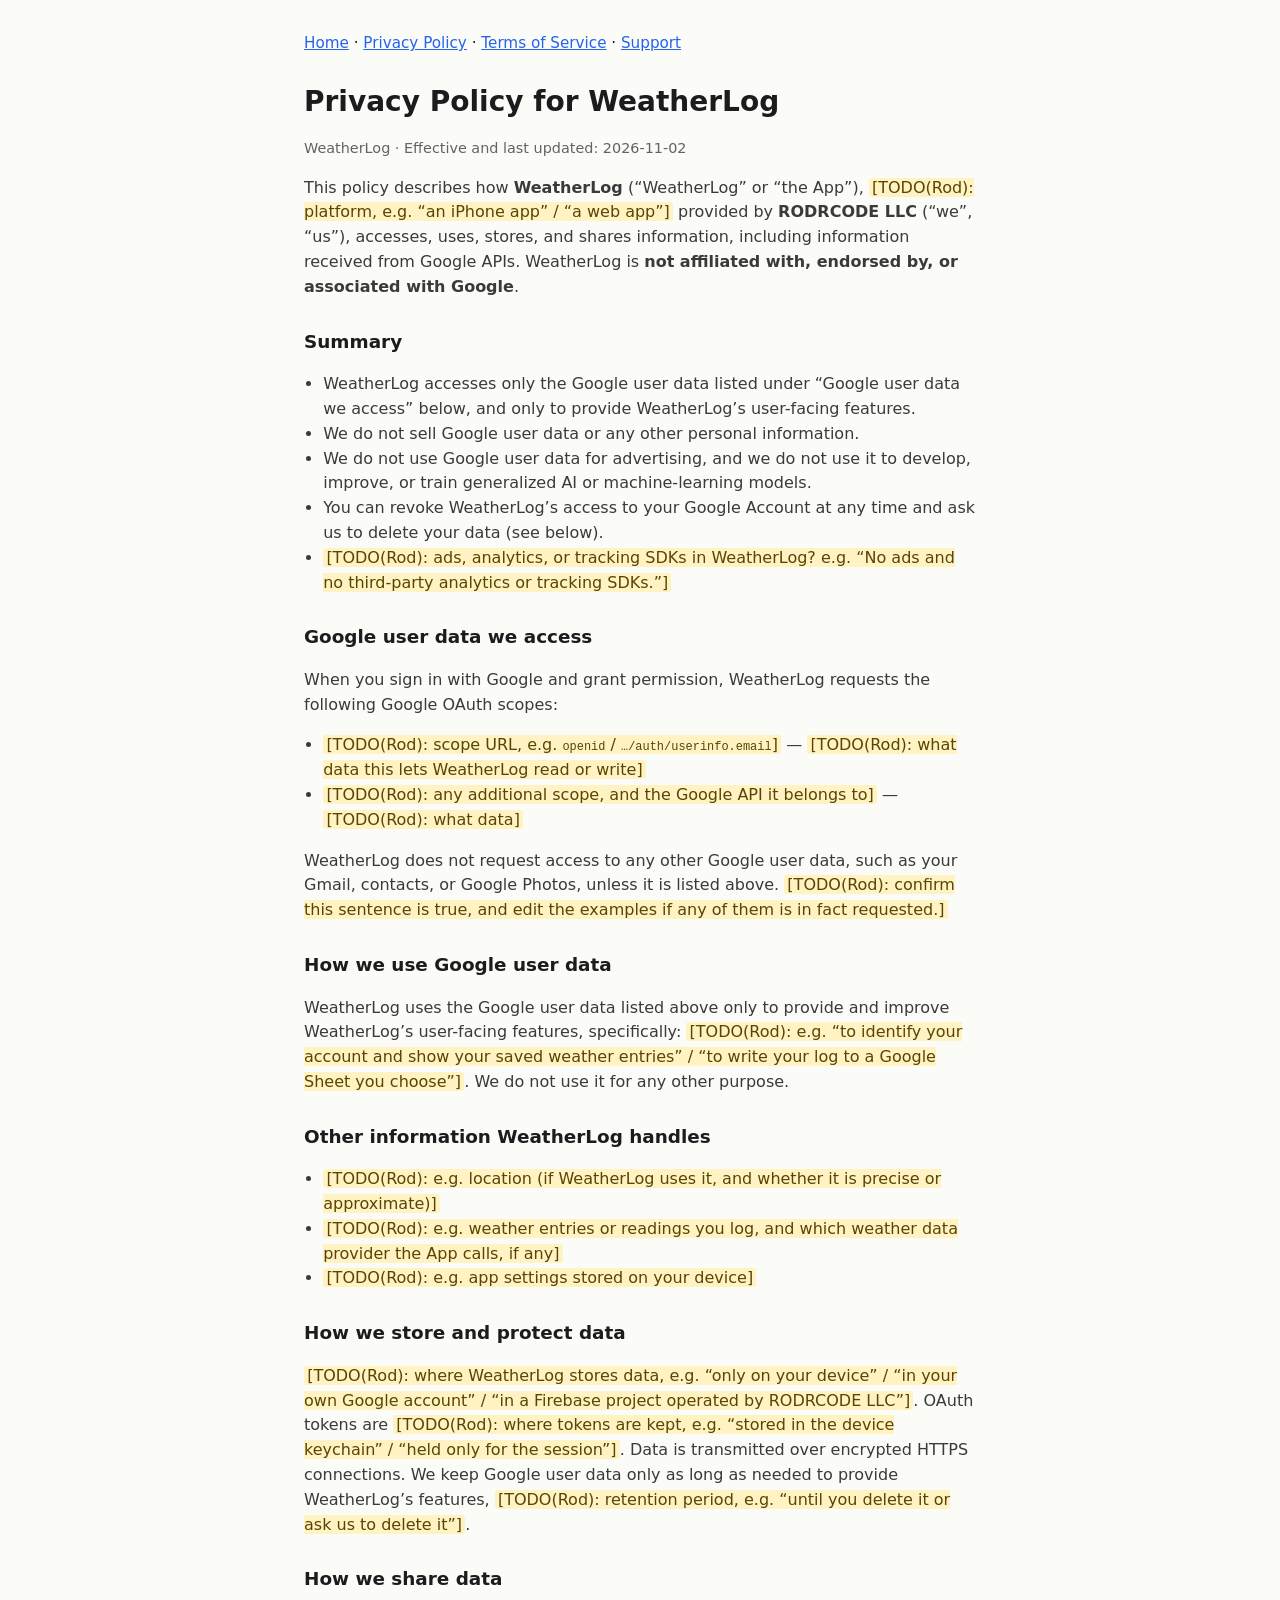
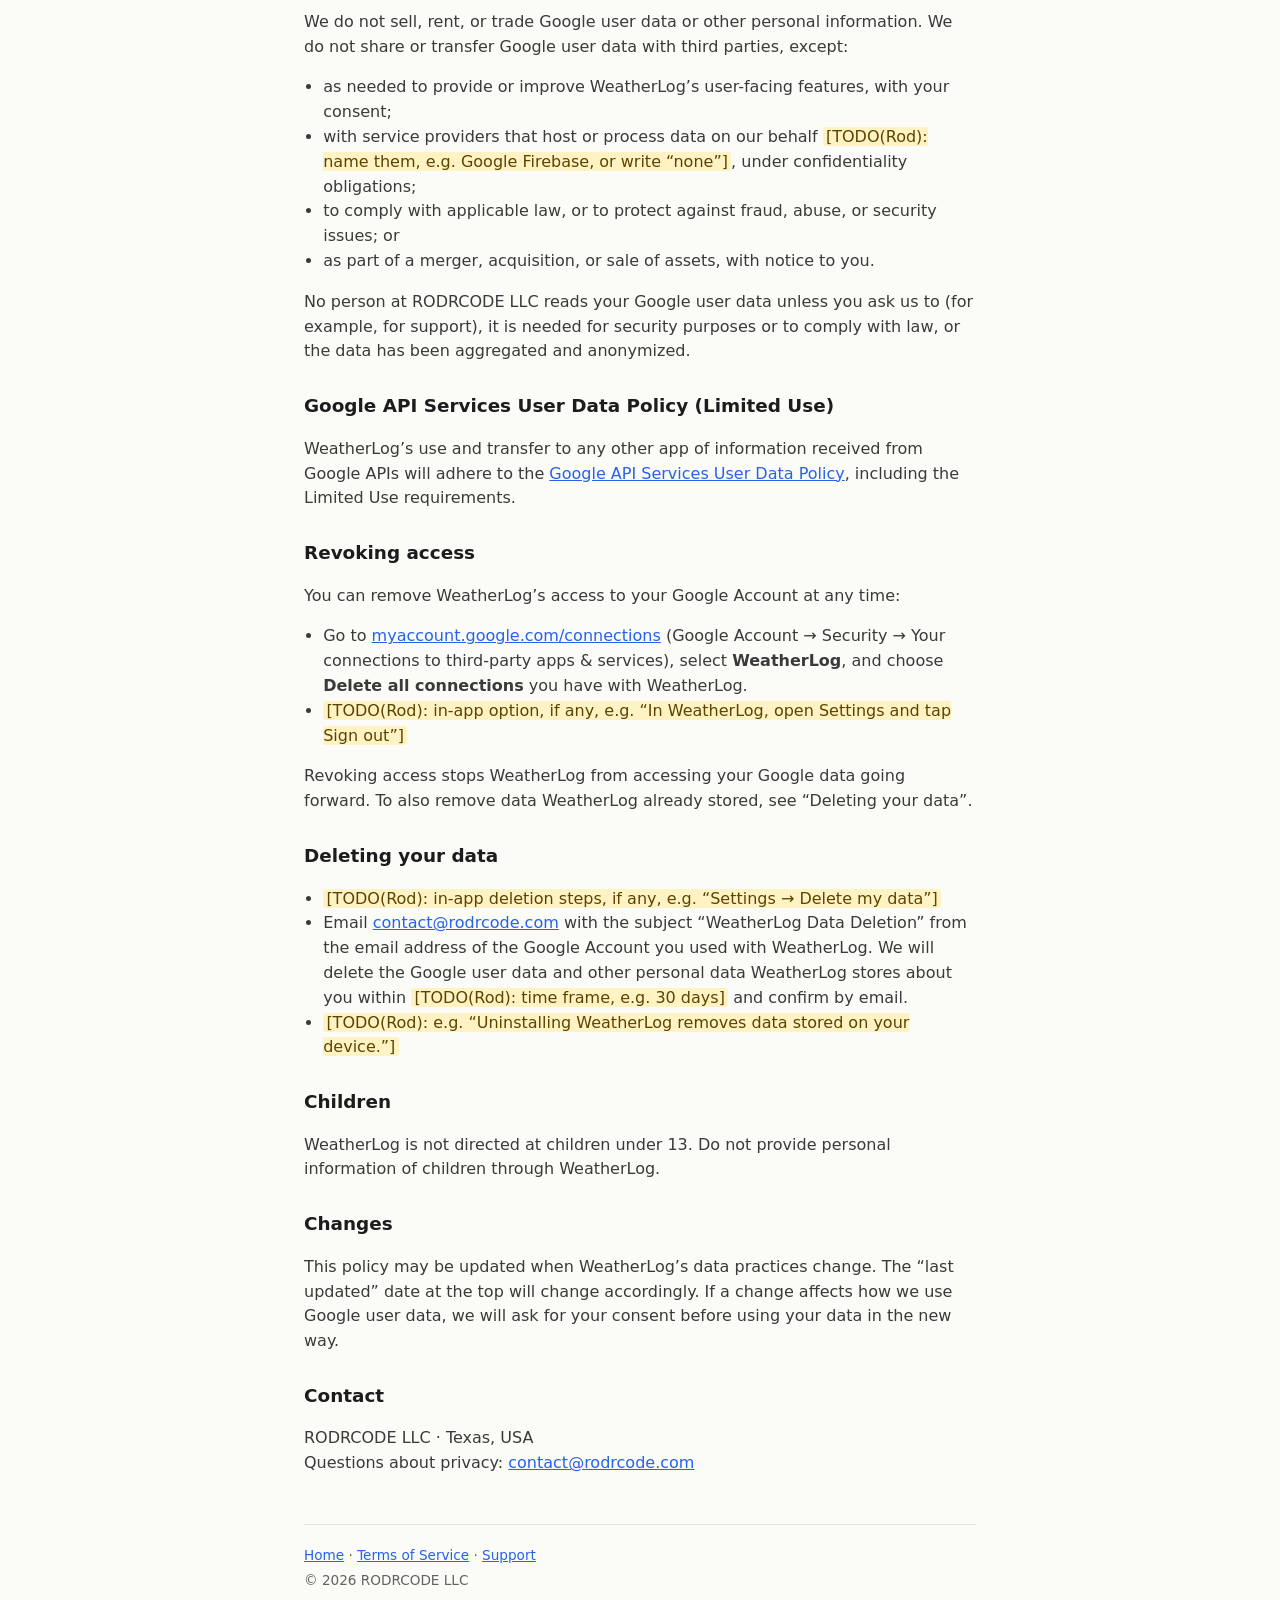
==== privacy.html @ 1db1e5ab "Draft WeatherLog support site (index, privacy, terms, support) - not published" ====
<!DOCTYPE html>
<html lang="en">
<head>
  <meta charset="utf-8" />
  <meta name="viewport" content="width=device-width, initial-scale=1" />
  <title>Privacy Policy — WeatherLog</title>
  <link rel="canonical" href="https://weatherlog.rodrcode.com/privacy.html" />
  <link rel="stylesheet" href="styles.css" />
</head>
<body>
  <nav>
    <a href="index.html">Home</a> ·
    <a href="privacy.html" aria-current="page">Privacy Policy</a> ·
    <a href="terms.html">Terms of Service</a> ·
    <a href="support.html">Support</a>
  </nav>

  <h1>Privacy Policy for WeatherLog</h1>
  <p class="meta">WeatherLog · Effective and last updated: 2026-11-02</p>

  <p>
    This policy describes how <strong>WeatherLog</strong> (“WeatherLog” or “the App”),
    <span class="todo">[TODO(Rod): platform, e.g. “an iPhone app” / “a web app”]</span>
    provided by <strong>RODRCODE LLC</strong> (“we”, “us”), accesses, uses, stores, and shares information,
    including information received from Google APIs.
    WeatherLog is <strong>not affiliated with, endorsed by, or associated with Google</strong>.
  </p>

  <h2>Summary</h2>
  <!-- TODO(Rod): confirm or correct every bullet below against the shipped app. -->
  <ul>
    <li>WeatherLog accesses only the Google user data listed under “Google user data we access” below, and only to provide WeatherLog’s user-facing features.</li>
    <li>We do not sell Google user data or any other personal information.</li>
    <li>We do not use Google user data for advertising, and we do not use it to develop, improve, or train generalized AI or machine-learning models.</li>
    <li>You can revoke WeatherLog’s access to your Google Account at any time and ask us to delete your data (see below).</li>
    <!-- TODO(Rod): ads / analytics / tracking SDKs? Pick and Peck and Connection Canvas say "No ads and no third-party analytics or tracking SDKs". Confirm for WeatherLog before keeping a line like that. -->
    <li><span class="todo">[TODO(Rod): ads, analytics, or tracking SDKs in WeatherLog? e.g. “No ads and no third-party analytics or tracking SDKs.”]</span></li>
  </ul>

  <h2>Google user data we access</h2>
  <!-- TODO(Rod): exact OAuth scopes + Google APIs. Must match the Data Access list in the WeatherLog Google Cloud project, word for word. Delete any row that does not apply; do not add scopes the app does not request. -->
  <p>When you sign in with Google and grant permission, WeatherLog requests the following Google OAuth scopes:</p>
  <ul>
    <li><span class="todo">[TODO(Rod): scope URL, e.g. <code>openid</code> / <code>…/auth/userinfo.email</code>]</span> — <span class="todo">[TODO(Rod): what data this lets WeatherLog read or write]</span></li>
    <li><span class="todo">[TODO(Rod): any additional scope, and the Google API it belongs to]</span> — <span class="todo">[TODO(Rod): what data]</span></li>
  </ul>
  <p>
    WeatherLog does not request access to any other Google user data, such as your Gmail, contacts, or
    Google Photos, unless it is listed above. <span class="todo">[TODO(Rod): confirm this sentence is true, and edit the examples if any of them is in fact requested.]</span>
  </p>

  <h2>How we use Google user data</h2>
  <!-- TODO(Rod): one line per scope: the feature it powers. -->
  <p>
    WeatherLog uses the Google user data listed above only to provide and improve WeatherLog’s user-facing features,
    specifically: <span class="todo">[TODO(Rod): e.g. “to identify your account and show your saved weather entries” / “to write your log to a Google Sheet you choose”]</span>.
    We do not use it for any other purpose.
  </p>

  <h2>Other information WeatherLog handles</h2>
  <!-- TODO(Rod): non-Google data: location? weather readings? notes? device settings? Where does weather data come from (which weather API)? -->
  <ul>
    <li><span class="todo">[TODO(Rod): e.g. location (if WeatherLog uses it, and whether it is precise or approximate)]</span></li>
    <li><span class="todo">[TODO(Rod): e.g. weather entries or readings you log, and which weather data provider the App calls, if any]</span></li>
    <li><span class="todo">[TODO(Rod): e.g. app settings stored on your device]</span></li>
  </ul>

  <h2>How we store and protect data</h2>
  <!-- TODO(Rod): storage location (on device only? your own Google account? a RODRCODE-operated server or Firebase project?), retention period, encryption. -->
  <p>
    <span class="todo">[TODO(Rod): where WeatherLog stores data, e.g. “only on your device” / “in your own Google account” / “in a Firebase project operated by RODRCODE LLC”]</span>.
    OAuth tokens are <span class="todo">[TODO(Rod): where tokens are kept, e.g. “stored in the device keychain” / “held only for the session”]</span>.
    Data is transmitted over encrypted HTTPS connections.
    We keep Google user data only as long as needed to provide WeatherLog’s features,
    <span class="todo">[TODO(Rod): retention period, e.g. “until you delete it or ask us to delete it”]</span>.
  </p>

  <h2>How we share data</h2>
  <p>
    We do not sell, rent, or trade Google user data or other personal information.
    We do not share or transfer Google user data with third parties, except:
  </p>
  <ul>
    <li>as needed to provide or improve WeatherLog’s user-facing features, with your consent;</li>
    <li>with service providers that host or process data on our behalf <span class="todo">[TODO(Rod): name them, e.g. Google Firebase, or write “none”]</span>, under confidentiality obligations;</li>
    <li>to comply with applicable law, or to protect against fraud, abuse, or security issues; or</li>
    <li>as part of a merger, acquisition, or sale of assets, with notice to you.</li>
  </ul>
  <p>No person at RODRCODE LLC reads your Google user data unless you ask us to (for example, for support), it is needed for security purposes or to comply with law, or the data has been aggregated and anonymized.</p>

  <h2>Google API Services User Data Policy (Limited Use)</h2>
  <p>
    WeatherLog’s use and transfer to any other app of information received from Google APIs
    will adhere to the
    <a href="https://developers.google.com/terms/api-services-user-data-policy">Google API Services User Data Policy</a>,
    including the Limited Use requirements.
  </p>

  <h2>Revoking access</h2>
  <p>You can remove WeatherLog’s access to your Google Account at any time:</p>
  <ul>
    <li>Go to <a href="https://myaccount.google.com/connections">myaccount.google.com/connections</a> (Google Account → Security → Your connections to third-party apps &amp; services), select <strong>WeatherLog</strong>, and choose <strong>Delete all connections</strong> you have with WeatherLog.</li>
    <!-- TODO(Rod): in-app sign-out / disconnect? -->
    <li><span class="todo">[TODO(Rod): in-app option, if any, e.g. “In WeatherLog, open Settings and tap Sign out”]</span></li>
  </ul>
  <p>Revoking access stops WeatherLog from accessing your Google data going forward. To also remove data WeatherLog already stored, see “Deleting your data”.</p>

  <h2>Deleting your data</h2>
  <!-- TODO(Rod): accounts and deletion: does WeatherLog have its own accounts? Is there in-app delete? What gets deleted and how fast? -->
  <ul>
    <li><span class="todo">[TODO(Rod): in-app deletion steps, if any, e.g. “Settings → Delete my data”]</span></li>
    <li>
      Email <a href="mailto:contact@rodrcode.com?subject=WeatherLog%20Data%20Deletion">contact@rodrcode.com</a>
      with the subject “WeatherLog Data Deletion” from the email address of the Google Account you used with WeatherLog.
      We will delete the Google user data and other personal data WeatherLog stores about you within
      <span class="todo">[TODO(Rod): time frame, e.g. 30 days]</span> and confirm by email.
    </li>
    <li><span class="todo">[TODO(Rod): e.g. “Uninstalling WeatherLog removes data stored on your device.”]</span></li>
  </ul>

  <h2>Children</h2>
  <p>
    WeatherLog is not directed at children under 13. Do not provide personal information of children through WeatherLog.
  </p>

  <h2>Changes</h2>
  <p>
    This policy may be updated when WeatherLog’s data practices change. The “last updated” date at the top will change accordingly.
    If a change affects how we use Google user data, we will ask for your consent before using your data in the new way.
  </p>

  <h2>Contact</h2>
  <p>
    RODRCODE LLC · Texas, USA<br />
    Questions about privacy:
    <a href="mailto:contact@rodrcode.com?subject=WeatherLog%20Privacy">contact@rodrcode.com</a>
  </p>

  <footer>
    <p><a href="index.html">Home</a> · <a href="terms.html">Terms of Service</a> · <a href="support.html">Support</a></p>
    <p>&copy; 2026 RODRCODE LLC</p>
  </footer>
</body>
</html>
---- styles.css ----
/* WeatherLog — shared styles for weatherlog.rodrcode.com
   Matches the RodRCode app sites (canvas.rodrcode.com, peck.rodrcode.com):
   system font stack, narrow single column, top text nav, muted meta lines.
   Accent color taken from rodrcode.com styles.css (--accent). No framework. */
:root {
  --bg: #fbfbf7;
  --text: #1c1c1e;
  --body: #3a3a3c;
  --muted: #636366;
  --accent: #2563eb;
  --border: #e2e4ea;
  color-scheme: light dark;
  font-family: system-ui, -apple-system, Segoe UI, Roboto, Helvetica, Arial, sans-serif;
  line-height: 1.55;
  color: var(--text);
  background: var(--bg);
}
@media (prefers-color-scheme: dark) {
  :root {
    --bg: #0f1115;
    --text: #e8e9ed;
    --body: #d0d1d8;
    --muted: #9a9aa8;
    --accent: #6b9fff;
    --border: #2a2f3a;
  }
}
body { max-width: 42rem; margin: 2rem auto; padding: 0 1.25rem 3rem; }
h1 { font-size: 1.75rem; margin-bottom: 0.35rem; }
h2 { font-size: 1.15rem; margin-top: 1.75rem; }
p, li { color: var(--body); }
a { color: var(--accent); }
ul { padding-left: 1.2rem; }
code { font-size: 0.92em; }
nav { margin-bottom: 1.5rem; font-size: 0.95rem; }
.sub { color: var(--muted); margin-top: 0; }
.meta { color: var(--muted); font-size: 0.9rem; }
.todo { background: #fff3c4; color: #5c4400; padding: 0 0.2em; border-radius: 3px; }
@media (prefers-color-scheme: dark) { .todo { background: #4a3b00; color: #ffe08a; } }
footer { margin-top: 3rem; padding-top: 1rem; border-top: 1px solid var(--border); font-size: 0.85rem; color: var(--muted); }
footer p { margin: 0.25rem 0; color: var(--muted); }
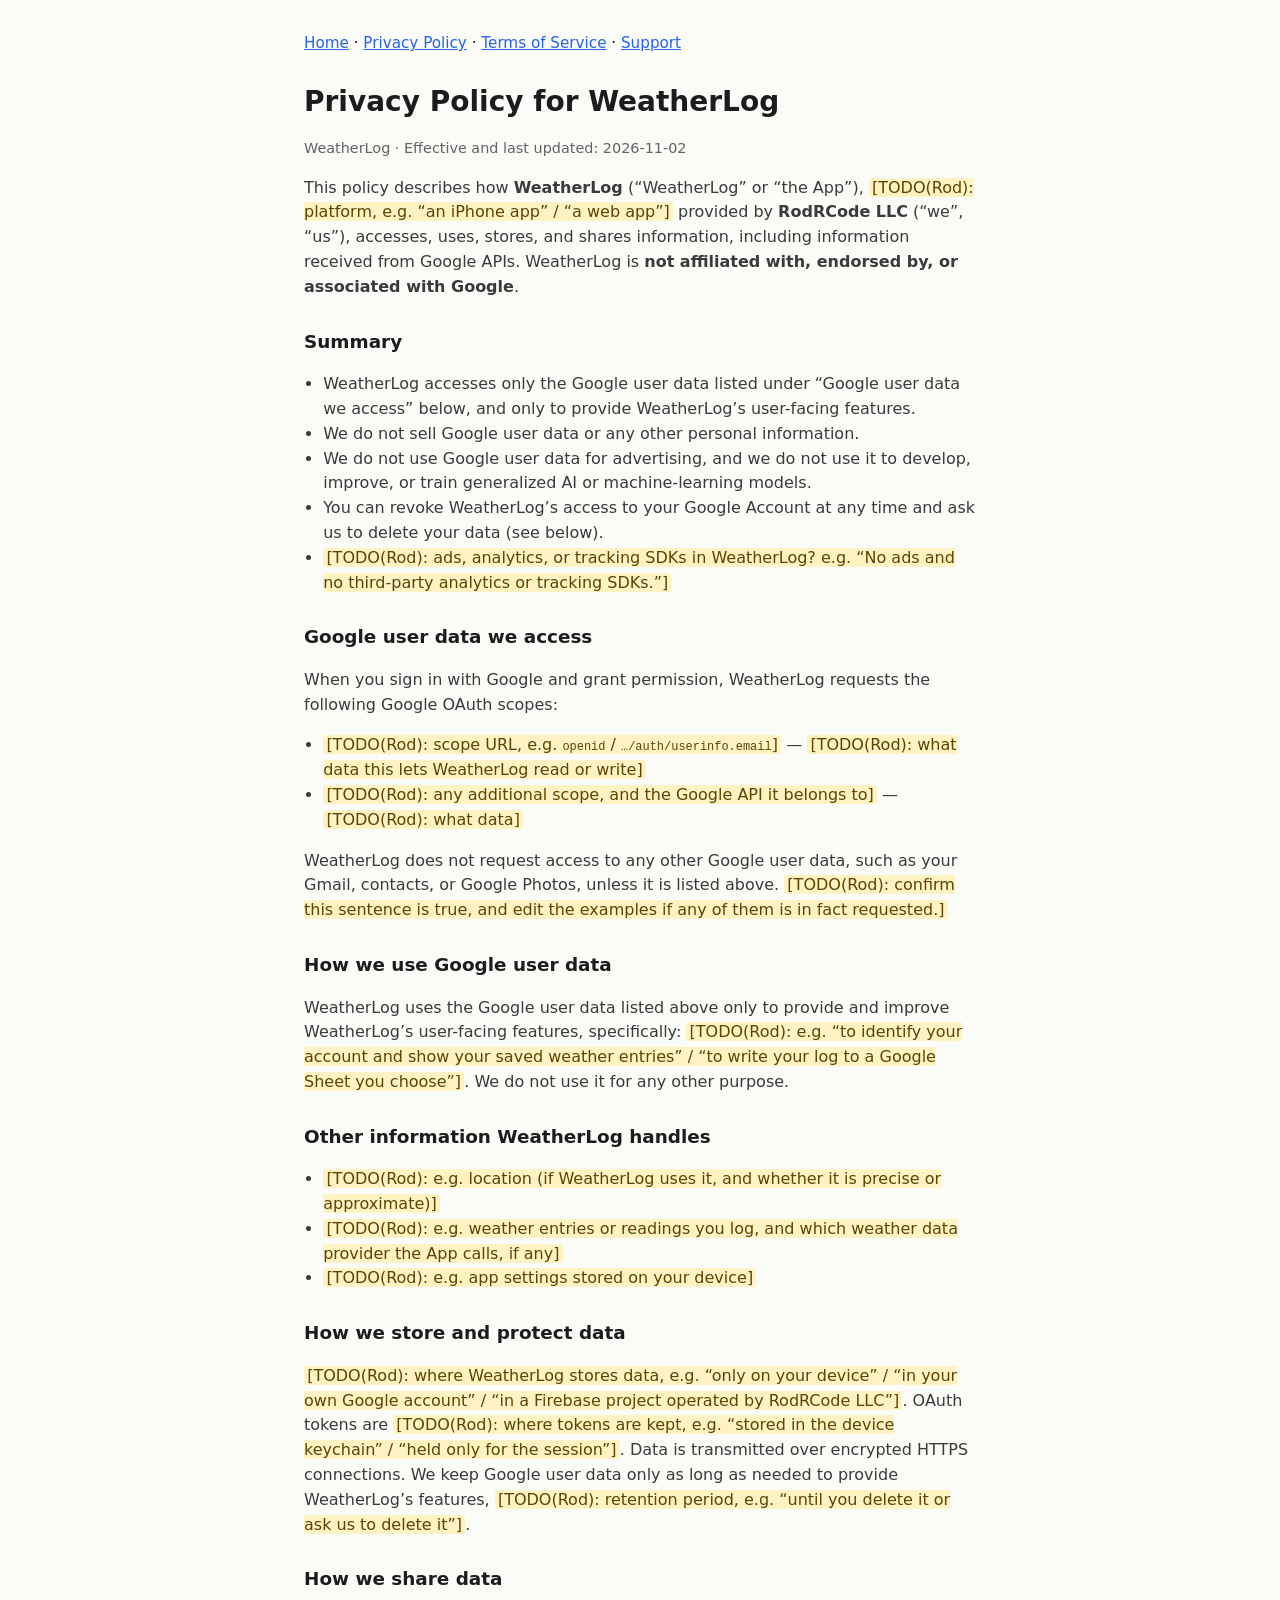
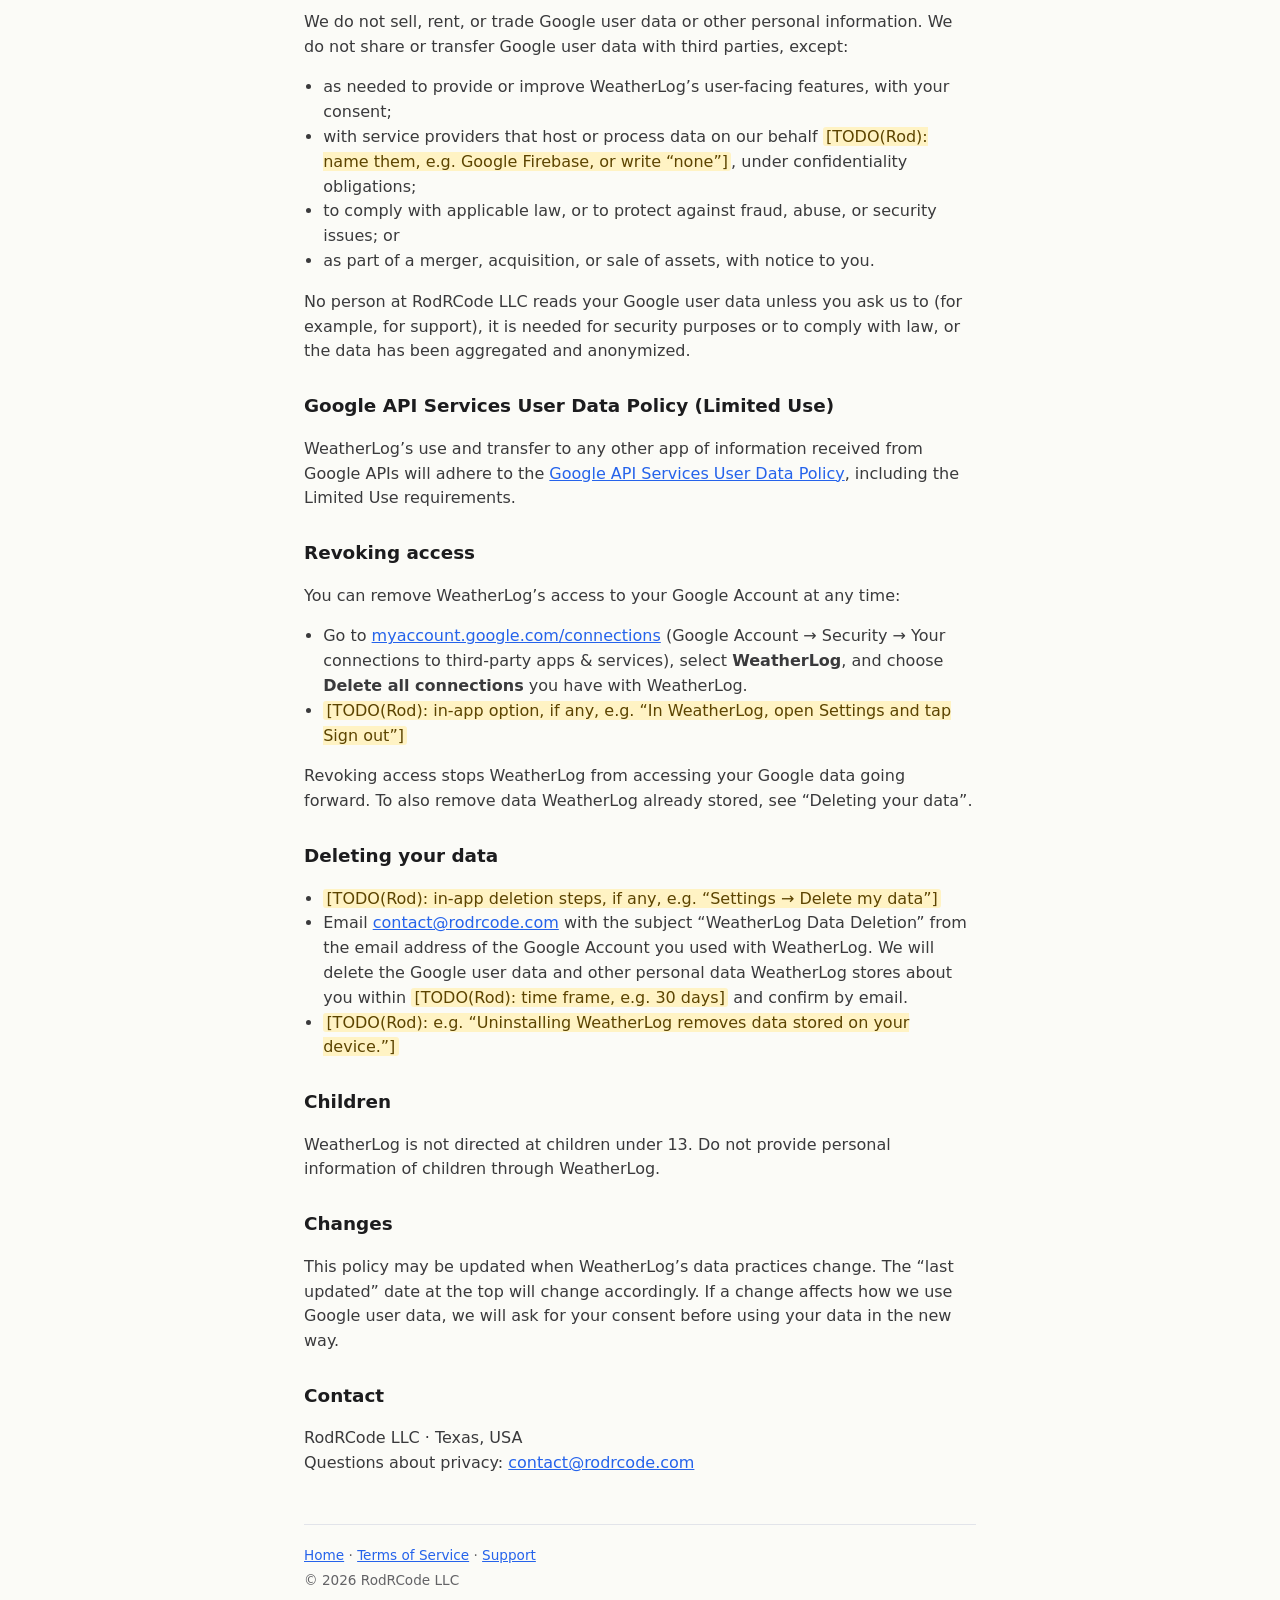
==== commit 5be4796f: "Match existing sites: RodRCode LLC" ====
--- a/privacy.html
+++ b/privacy.html
@@ -21,7 +21,7 @@
   <p>
     This policy describes how <strong>WeatherLog</strong> (“WeatherLog” or “the App”),
     <span class="todo">[TODO(Rod): platform, e.g. “an iPhone app” / “a web app”]</span>
-    provided by <strong>RODRCODE LLC</strong> (“we”, “us”), accesses, uses, stores, and shares information,
+    provided by <strong>RodRCode LLC</strong> (“we”, “us”), accesses, uses, stores, and shares information,
     including information received from Google APIs.
     WeatherLog is <strong>not affiliated with, endorsed by, or associated with Google</strong>.
   </p>
@@ -68,7 +68,7 @@
   <h2>How we store and protect data</h2>
   <!-- TODO(Rod): storage location (on device only? your own Google account? a RODRCODE-operated server or Firebase project?), retention period, encryption. -->
   <p>
-    <span class="todo">[TODO(Rod): where WeatherLog stores data, e.g. “only on your device” / “in your own Google account” / “in a Firebase project operated by RODRCODE LLC”]</span>.
+    <span class="todo">[TODO(Rod): where WeatherLog stores data, e.g. “only on your device” / “in your own Google account” / “in a Firebase project operated by RodRCode LLC”]</span>.
     OAuth tokens are <span class="todo">[TODO(Rod): where tokens are kept, e.g. “stored in the device keychain” / “held only for the session”]</span>.
     Data is transmitted over encrypted HTTPS connections.
     We keep Google user data only as long as needed to provide WeatherLog’s features,
@@ -86,7 +86,7 @@
     <li>to comply with applicable law, or to protect against fraud, abuse, or security issues; or</li>
     <li>as part of a merger, acquisition, or sale of assets, with notice to you.</li>
   </ul>
-  <p>No person at RODRCODE LLC reads your Google user data unless you ask us to (for example, for support), it is needed for security purposes or to comply with law, or the data has been aggregated and anonymized.</p>
+  <p>No person at RodRCode LLC reads your Google user data unless you ask us to (for example, for support), it is needed for security purposes or to comply with law, or the data has been aggregated and anonymized.</p>
 
   <h2>Google API Services User Data Policy (Limited Use)</h2>
   <p>
@@ -131,14 +131,14 @@
 
   <h2>Contact</h2>
   <p>
-    RODRCODE LLC · Texas, USA<br />
+    RodRCode LLC · Texas, USA<br />
     Questions about privacy:
     <a href="mailto:contact@rodrcode.com?subject=WeatherLog%20Privacy">contact@rodrcode.com</a>
   </p>
 
   <footer>
     <p><a href="index.html">Home</a> · <a href="terms.html">Terms of Service</a> · <a href="support.html">Support</a></p>
-    <p>&copy; 2026 RODRCODE LLC</p>
+    <p>&copy; 2026 RodRCode LLC</p>
   </footer>
 </body>
 </html>
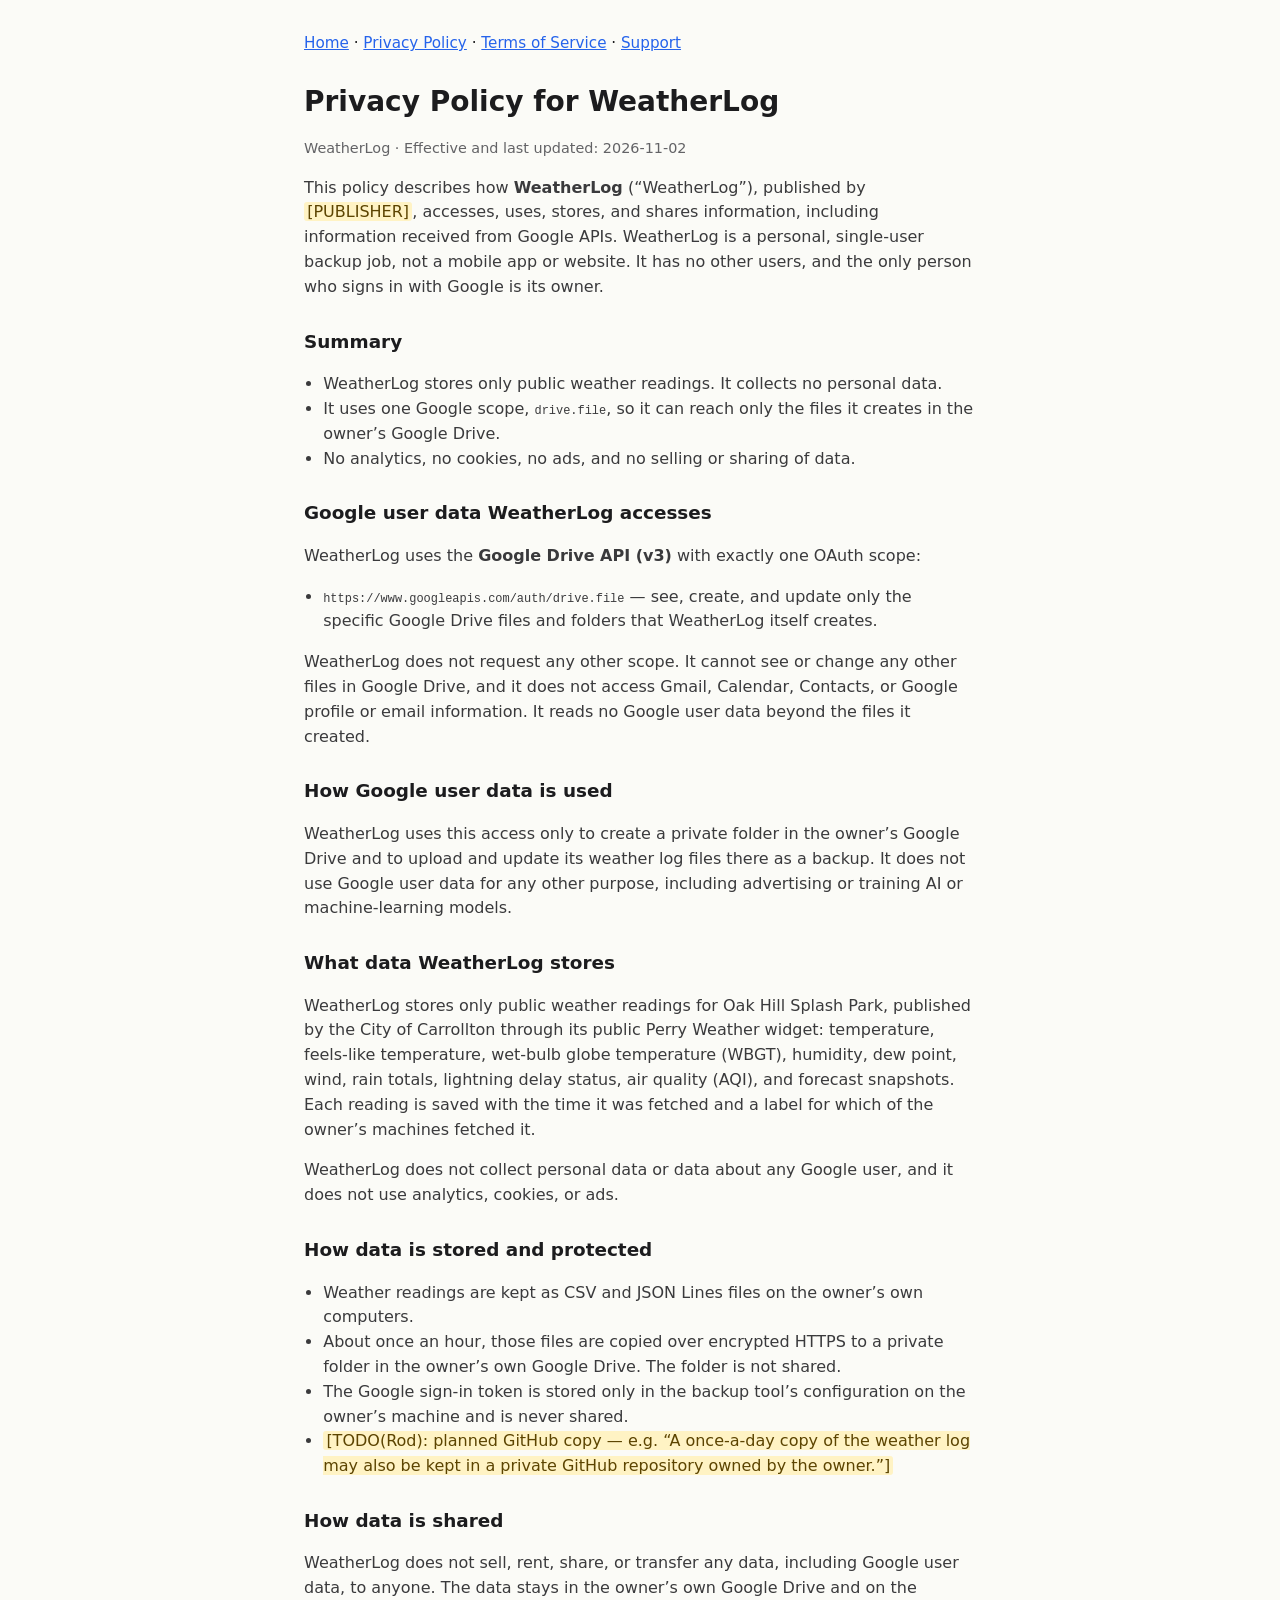
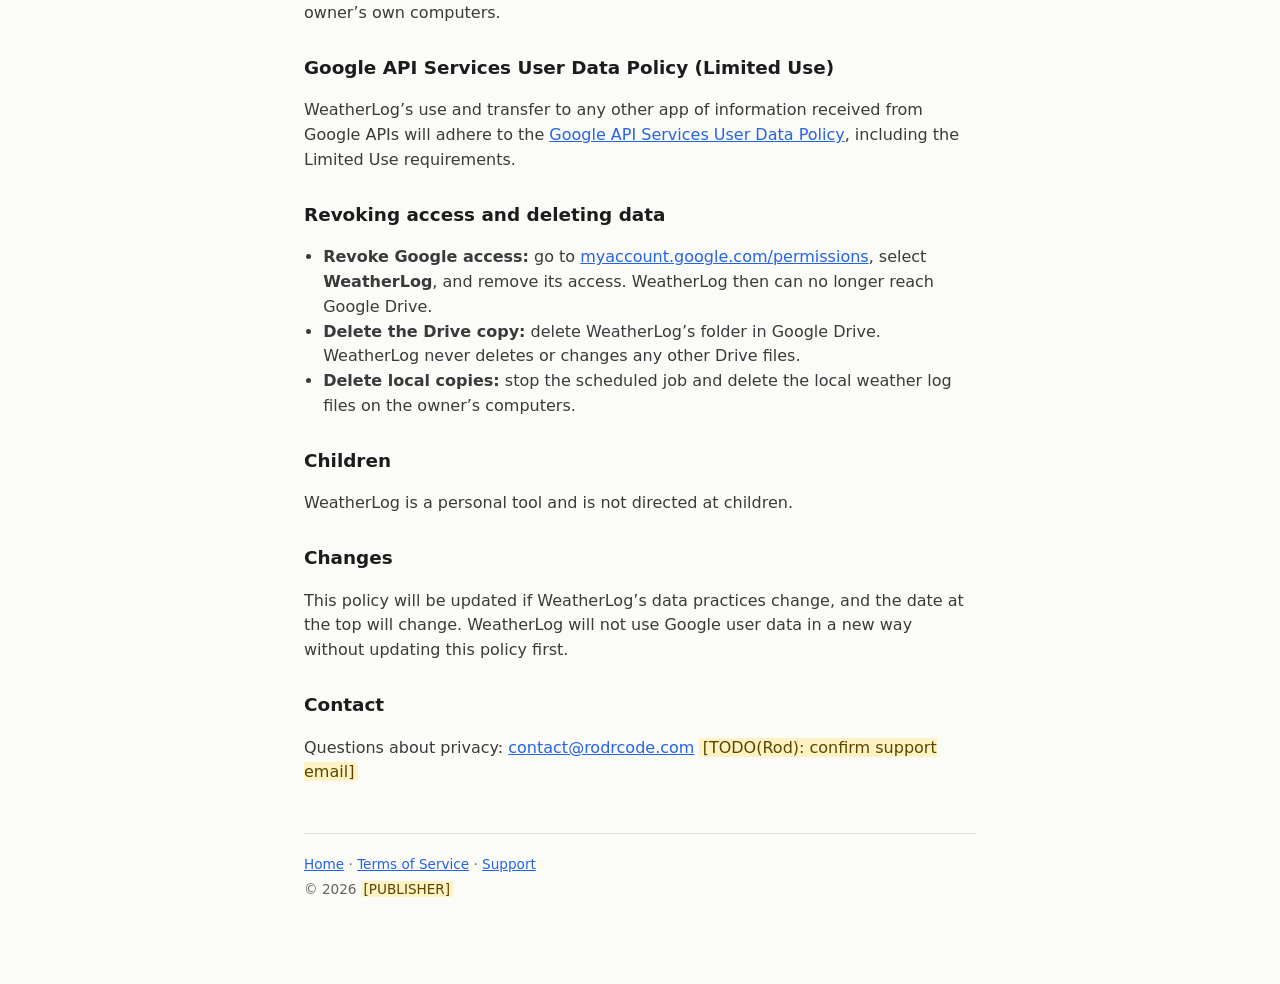
==== commit b408835a: "Rewrite WeatherLog pages from verified facts (drive.file backup job); 3 TODOs left" ====
--- a/privacy.html
+++ b/privacy.html
@@ -4,10 +4,12 @@
   <meta charset="utf-8" />
   <meta name="viewport" content="width=device-width, initial-scale=1" />
   <title>Privacy Policy — WeatherLog</title>
+  <meta name="application-name" content="WeatherLog" />
   <link rel="canonical" href="https://weatherlog.rodrcode.com/privacy.html" />
   <link rel="stylesheet" href="styles.css" />
 </head>
 <body>
+  <!-- TODO(Rod): publisher name. Replace every [PUBLISHER] token on this site with "RodRCode LLC" or with Rod personally. -->
   <nav>
     <a href="index.html">Home</a> ·
     <a href="privacy.html" aria-current="page">Privacy Policy</a> ·
@@ -19,74 +21,62 @@
   <p class="meta">WeatherLog · Effective and last updated: 2026-11-02</p>
 
   <p>
-    This policy describes how <strong>WeatherLog</strong> (“WeatherLog” or “the App”),
-    <span class="todo">[TODO(Rod): platform, e.g. “an iPhone app” / “a web app”]</span>
-    provided by <strong>RodRCode LLC</strong> (“we”, “us”), accesses, uses, stores, and shares information,
-    including information received from Google APIs.
-    WeatherLog is <strong>not affiliated with, endorsed by, or associated with Google</strong>.
+    This policy describes how <strong>WeatherLog</strong> (“WeatherLog”), published by <span class="todo">[PUBLISHER]</span>,
+    accesses, uses, stores, and shares information, including information received from Google APIs.
+    WeatherLog is a personal, single-user backup job, not a mobile app or website. It has no other users,
+    and the only person who signs in with Google is its owner.
   </p>
 
   <h2>Summary</h2>
-  <!-- TODO(Rod): confirm or correct every bullet below against the shipped app. -->
   <ul>
-    <li>WeatherLog accesses only the Google user data listed under “Google user data we access” below, and only to provide WeatherLog’s user-facing features.</li>
-    <li>We do not sell Google user data or any other personal information.</li>
-    <li>We do not use Google user data for advertising, and we do not use it to develop, improve, or train generalized AI or machine-learning models.</li>
-    <li>You can revoke WeatherLog’s access to your Google Account at any time and ask us to delete your data (see below).</li>
-    <!-- TODO(Rod): ads / analytics / tracking SDKs? Pick and Peck and Connection Canvas say "No ads and no third-party analytics or tracking SDKs". Confirm for WeatherLog before keeping a line like that. -->
-    <li><span class="todo">[TODO(Rod): ads, analytics, or tracking SDKs in WeatherLog? e.g. “No ads and no third-party analytics or tracking SDKs.”]</span></li>
+    <li>WeatherLog stores only public weather readings. It collects no personal data.</li>
+    <li>It uses one Google scope, <code>drive.file</code>, so it can reach only the files it creates in the owner’s Google Drive.</li>
+    <li>No analytics, no cookies, no ads, and no selling or sharing of data.</li>
   </ul>
 
-  <h2>Google user data we access</h2>
-  <!-- TODO(Rod): exact OAuth scopes + Google APIs. Must match the Data Access list in the WeatherLog Google Cloud project, word for word. Delete any row that does not apply; do not add scopes the app does not request. -->
-  <p>When you sign in with Google and grant permission, WeatherLog requests the following Google OAuth scopes:</p>
+  <h2>Google user data WeatherLog accesses</h2>
+  <p>
+    WeatherLog uses the <strong>Google Drive API (v3)</strong> with exactly one OAuth scope:
+  </p>
   <ul>
-    <li><span class="todo">[TODO(Rod): scope URL, e.g. <code>openid</code> / <code>…/auth/userinfo.email</code>]</span> — <span class="todo">[TODO(Rod): what data this lets WeatherLog read or write]</span></li>
-    <li><span class="todo">[TODO(Rod): any additional scope, and the Google API it belongs to]</span> — <span class="todo">[TODO(Rod): what data]</span></li>
+    <li><code>https://www.googleapis.com/auth/drive.file</code> — see, create, and update only the specific Google Drive files and folders that WeatherLog itself creates.</li>
   </ul>
   <p>
-    WeatherLog does not request access to any other Google user data, such as your Gmail, contacts, or
-    Google Photos, unless it is listed above. <span class="todo">[TODO(Rod): confirm this sentence is true, and edit the examples if any of them is in fact requested.]</span>
+    WeatherLog does not request any other scope. It cannot see or change any other files in Google Drive,
+    and it does not access Gmail, Calendar, Contacts, or Google profile or email information.
+    It reads no Google user data beyond the files it created.
   </p>
 
-  <h2>How we use Google user data</h2>
-  <!-- TODO(Rod): one line per scope: the feature it powers. -->
+  <h2>How Google user data is used</h2>
   <p>
-    WeatherLog uses the Google user data listed above only to provide and improve WeatherLog’s user-facing features,
-    specifically: <span class="todo">[TODO(Rod): e.g. “to identify your account and show your saved weather entries” / “to write your log to a Google Sheet you choose”]</span>.
-    We do not use it for any other purpose.
+    WeatherLog uses this access only to create a private folder in the owner’s Google Drive and to upload
+    and update its weather log files there as a backup. It does not use Google user data for any other purpose,
+    including advertising or training AI or machine-learning models.
   </p>
 
-  <h2>Other information WeatherLog handles</h2>
-  <!-- TODO(Rod): non-Google data: location? weather readings? notes? device settings? Where does weather data come from (which weather API)? -->
+  <h2>What data WeatherLog stores</h2>
+  <p>
+    WeatherLog stores only public weather readings for Oak Hill Splash Park, published by the City of Carrollton
+    through its public Perry Weather widget: temperature, feels-like temperature, wet-bulb globe temperature (WBGT),
+    humidity, dew point, wind, rain totals, lightning delay status, air quality (AQI), and forecast snapshots.
+    Each reading is saved with the time it was fetched and a label for which of the owner’s machines fetched it.
+  </p>
+  <p>WeatherLog does not collect personal data or data about any Google user, and it does not use analytics, cookies, or ads.</p>
+
+  <h2>How data is stored and protected</h2>
   <ul>
-    <li><span class="todo">[TODO(Rod): e.g. location (if WeatherLog uses it, and whether it is precise or approximate)]</span></li>
-    <li><span class="todo">[TODO(Rod): e.g. weather entries or readings you log, and which weather data provider the App calls, if any]</span></li>
-    <li><span class="todo">[TODO(Rod): e.g. app settings stored on your device]</span></li>
+    <li>Weather readings are kept as CSV and JSON Lines files on the owner’s own computers.</li>
+    <li>About once an hour, those files are copied over encrypted HTTPS to a private folder in the owner’s own Google Drive. The folder is not shared.</li>
+    <li>The Google sign-in token is stored only in the backup tool’s configuration on the owner’s machine and is never shared.</li>
+    <!-- TODO(Rod): mention the planned private GitHub copy? It is not set up yet. Keep this bullet only if you want it mentioned; otherwise delete it. -->
+    <li><span class="todo">[TODO(Rod): planned GitHub copy — e.g. “A once-a-day copy of the weather log may also be kept in a private GitHub repository owned by the owner.”]</span></li>
   </ul>
 
-  <h2>How we store and protect data</h2>
-  <!-- TODO(Rod): storage location (on device only? your own Google account? a RODRCODE-operated server or Firebase project?), retention period, encryption. -->
+  <h2>How data is shared</h2>
   <p>
-    <span class="todo">[TODO(Rod): where WeatherLog stores data, e.g. “only on your device” / “in your own Google account” / “in a Firebase project operated by RodRCode LLC”]</span>.
-    OAuth tokens are <span class="todo">[TODO(Rod): where tokens are kept, e.g. “stored in the device keychain” / “held only for the session”]</span>.
-    Data is transmitted over encrypted HTTPS connections.
-    We keep Google user data only as long as needed to provide WeatherLog’s features,
-    <span class="todo">[TODO(Rod): retention period, e.g. “until you delete it or ask us to delete it”]</span>.
+    WeatherLog does not sell, rent, share, or transfer any data, including Google user data, to anyone.
+    The data stays in the owner’s own Google Drive and on the owner’s own computers.
   </p>
-
-  <h2>How we share data</h2>
-  <p>
-    We do not sell, rent, or trade Google user data or other personal information.
-    We do not share or transfer Google user data with third parties, except:
-  </p>
-  <ul>
-    <li>as needed to provide or improve WeatherLog’s user-facing features, with your consent;</li>
-    <li>with service providers that host or process data on our behalf <span class="todo">[TODO(Rod): name them, e.g. Google Firebase, or write “none”]</span>, under confidentiality obligations;</li>
-    <li>to comply with applicable law, or to protect against fraud, abuse, or security issues; or</li>
-    <li>as part of a merger, acquisition, or sale of assets, with notice to you.</li>
-  </ul>
-  <p>No person at RodRCode LLC reads your Google user data unless you ask us to (for example, for support), it is needed for security purposes or to comply with law, or the data has been aggregated and anonymized.</p>
 
   <h2>Google API Services User Data Policy (Limited Use)</h2>
   <p>
@@ -96,49 +86,29 @@
     including the Limited Use requirements.
   </p>
 
-  <h2>Revoking access</h2>
-  <p>You can remove WeatherLog’s access to your Google Account at any time:</p>
+  <h2>Revoking access and deleting data</h2>
   <ul>
-    <li>Go to <a href="https://myaccount.google.com/connections">myaccount.google.com/connections</a> (Google Account → Security → Your connections to third-party apps &amp; services), select <strong>WeatherLog</strong>, and choose <strong>Delete all connections</strong> you have with WeatherLog.</li>
-    <!-- TODO(Rod): in-app sign-out / disconnect? -->
-    <li><span class="todo">[TODO(Rod): in-app option, if any, e.g. “In WeatherLog, open Settings and tap Sign out”]</span></li>
-  </ul>
-  <p>Revoking access stops WeatherLog from accessing your Google data going forward. To also remove data WeatherLog already stored, see “Deleting your data”.</p>
-
-  <h2>Deleting your data</h2>
-  <!-- TODO(Rod): accounts and deletion: does WeatherLog have its own accounts? Is there in-app delete? What gets deleted and how fast? -->
-  <ul>
-    <li><span class="todo">[TODO(Rod): in-app deletion steps, if any, e.g. “Settings → Delete my data”]</span></li>
-    <li>
-      Email <a href="mailto:contact@rodrcode.com?subject=WeatherLog%20Data%20Deletion">contact@rodrcode.com</a>
-      with the subject “WeatherLog Data Deletion” from the email address of the Google Account you used with WeatherLog.
-      We will delete the Google user data and other personal data WeatherLog stores about you within
-      <span class="todo">[TODO(Rod): time frame, e.g. 30 days]</span> and confirm by email.
-    </li>
-    <li><span class="todo">[TODO(Rod): e.g. “Uninstalling WeatherLog removes data stored on your device.”]</span></li>
+    <li><strong>Revoke Google access:</strong> go to <a href="https://myaccount.google.com/permissions">myaccount.google.com/permissions</a>, select <strong>WeatherLog</strong>, and remove its access. WeatherLog then can no longer reach Google Drive.</li>
+    <li><strong>Delete the Drive copy:</strong> delete WeatherLog’s folder in Google Drive. WeatherLog never deletes or changes any other Drive files.</li>
+    <li><strong>Delete local copies:</strong> stop the scheduled job and delete the local weather log files on the owner’s computers.</li>
   </ul>
 
   <h2>Children</h2>
-  <p>
-    WeatherLog is not directed at children under 13. Do not provide personal information of children through WeatherLog.
-  </p>
+  <p>WeatherLog is a personal tool and is not directed at children.</p>
 
   <h2>Changes</h2>
   <p>
-    This policy may be updated when WeatherLog’s data practices change. The “last updated” date at the top will change accordingly.
-    If a change affects how we use Google user data, we will ask for your consent before using your data in the new way.
+    This policy will be updated if WeatherLog’s data practices change, and the date at the top will change.
+    WeatherLog will not use Google user data in a new way without updating this policy first.
   </p>
 
   <h2>Contact</h2>
-  <p>
-    RodRCode LLC · Texas, USA<br />
-    Questions about privacy:
-    <a href="mailto:contact@rodrcode.com?subject=WeatherLog%20Privacy">contact@rodrcode.com</a>
-  </p>
+  <!-- TODO(Rod): confirm the support/contact email (currently contact@rodrcode.com, pending confirmation). -->
+  <p>Questions about privacy: <a href="mailto:contact@rodrcode.com?subject=WeatherLog%20Privacy">contact@rodrcode.com</a> <span class="todo">[TODO(Rod): confirm support email]</span></p>
 
   <footer>
     <p><a href="index.html">Home</a> · <a href="terms.html">Terms of Service</a> · <a href="support.html">Support</a></p>
-    <p>&copy; 2026 RodRCode LLC</p>
+    <p>&copy; 2026 <span class="todo">[PUBLISHER]</span></p>
   </footer>
 </body>
 </html>
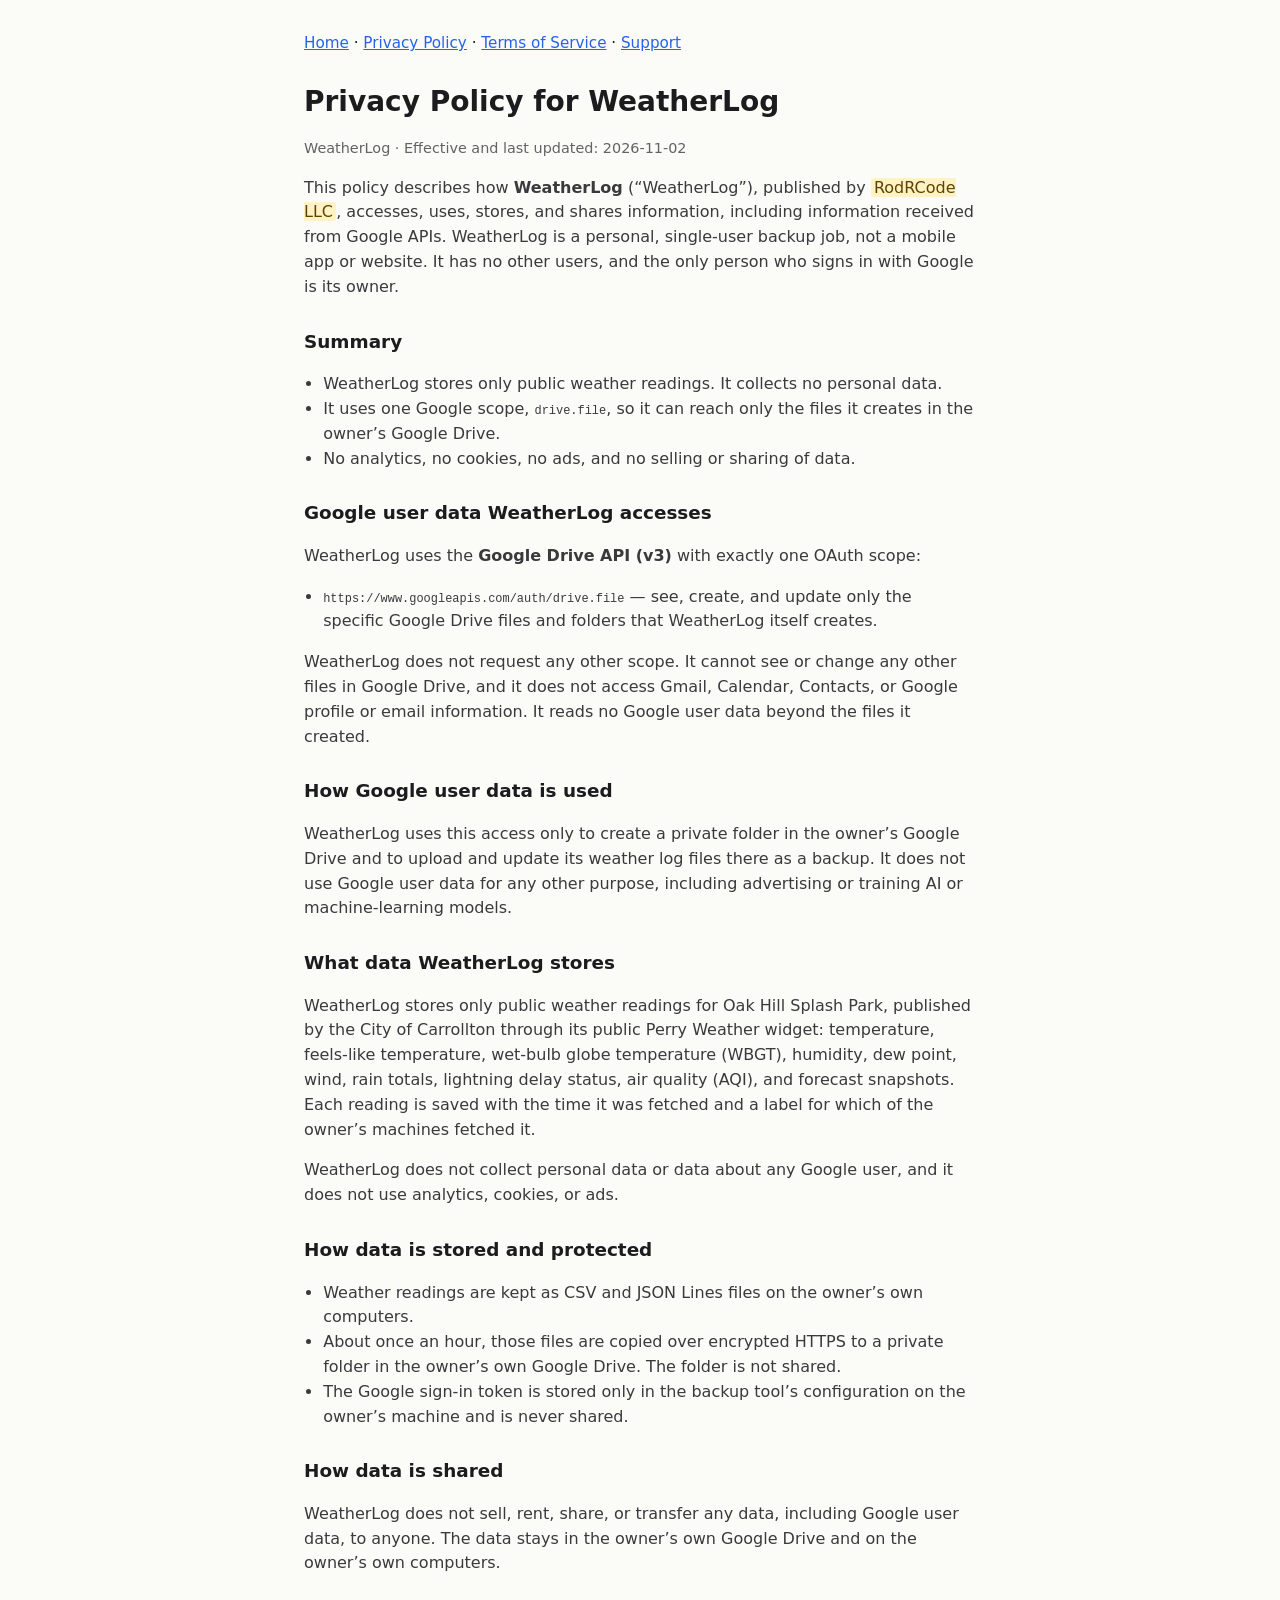
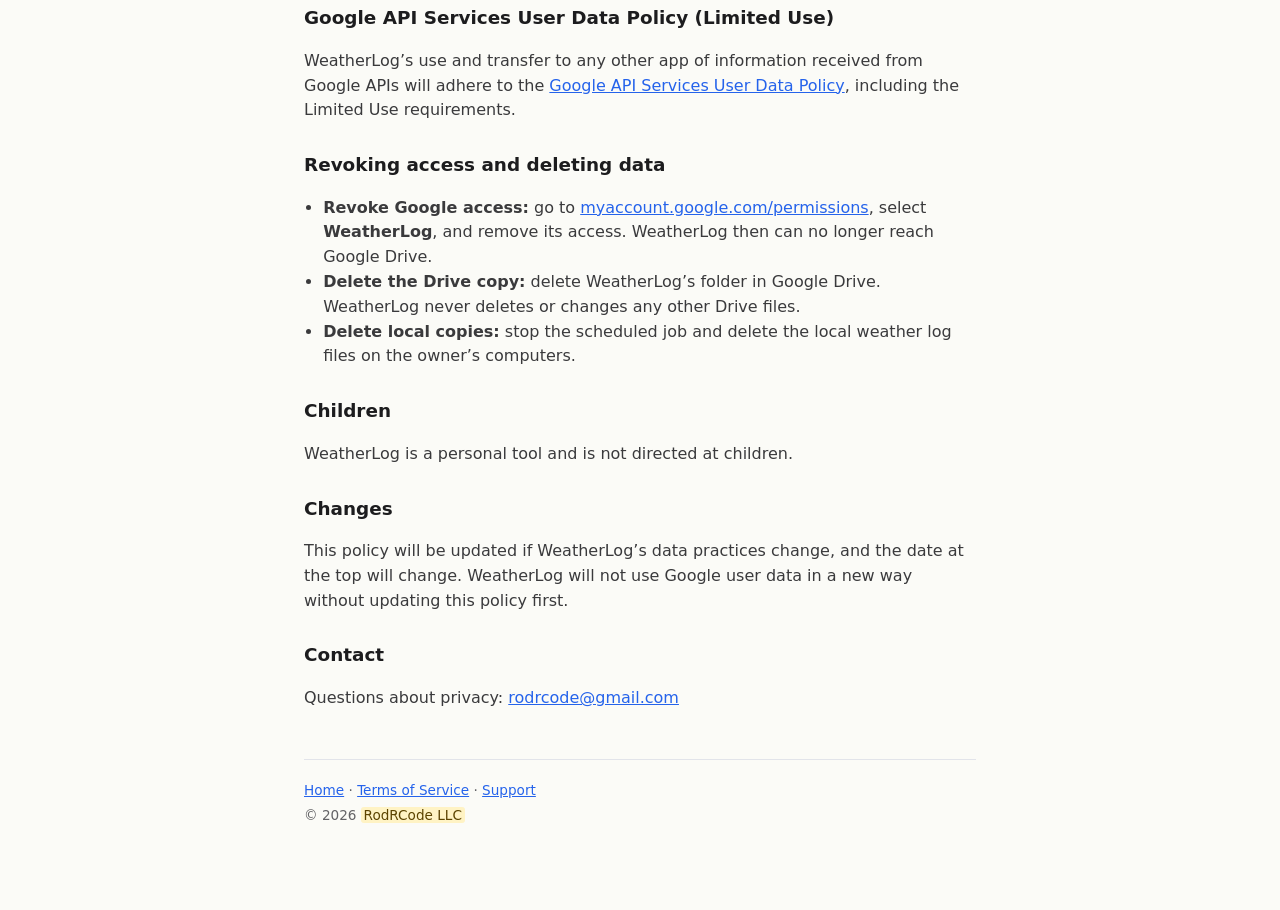
==== commit 35e27da4: "Fill Rod's answers: rodrcode@gmail.com, RodRCode LLC; drop GitHub copy" ====
--- a/privacy.html
+++ b/privacy.html
@@ -9,7 +9,6 @@
   <link rel="stylesheet" href="styles.css" />
 </head>
 <body>
-  <!-- TODO(Rod): publisher name. Replace every [PUBLISHER] token on this site with "RodRCode LLC" or with Rod personally. -->
   <nav>
     <a href="index.html">Home</a> ·
     <a href="privacy.html" aria-current="page">Privacy Policy</a> ·
@@ -21,7 +20,7 @@
   <p class="meta">WeatherLog · Effective and last updated: 2026-11-02</p>
 
   <p>
-    This policy describes how <strong>WeatherLog</strong> (“WeatherLog”), published by <span class="todo">[PUBLISHER]</span>,
+    This policy describes how <strong>WeatherLog</strong> (“WeatherLog”), published by <span class="todo">RodRCode LLC</span>,
     accesses, uses, stores, and shares information, including information received from Google APIs.
     WeatherLog is a personal, single-user backup job, not a mobile app or website. It has no other users,
     and the only person who signs in with Google is its owner.
@@ -68,8 +67,6 @@
     <li>Weather readings are kept as CSV and JSON Lines files on the owner’s own computers.</li>
     <li>About once an hour, those files are copied over encrypted HTTPS to a private folder in the owner’s own Google Drive. The folder is not shared.</li>
     <li>The Google sign-in token is stored only in the backup tool’s configuration on the owner’s machine and is never shared.</li>
-    <!-- TODO(Rod): mention the planned private GitHub copy? It is not set up yet. Keep this bullet only if you want it mentioned; otherwise delete it. -->
-    <li><span class="todo">[TODO(Rod): planned GitHub copy — e.g. “A once-a-day copy of the weather log may also be kept in a private GitHub repository owned by the owner.”]</span></li>
   </ul>
 
   <h2>How data is shared</h2>
@@ -103,12 +100,11 @@
   </p>
 
   <h2>Contact</h2>
-  <!-- TODO(Rod): confirm the support/contact email (currently contact@rodrcode.com, pending confirmation). -->
-  <p>Questions about privacy: <a href="mailto:contact@rodrcode.com?subject=WeatherLog%20Privacy">contact@rodrcode.com</a> <span class="todo">[TODO(Rod): confirm support email]</span></p>
+  <p>Questions about privacy: <a href="mailto:rodrcode@gmail.com?subject=WeatherLog%20Privacy">rodrcode@gmail.com</a></p>
 
   <footer>
     <p><a href="index.html">Home</a> · <a href="terms.html">Terms of Service</a> · <a href="support.html">Support</a></p>
-    <p>&copy; 2026 <span class="todo">[PUBLISHER]</span></p>
+    <p>&copy; 2026 <span class="todo">RodRCode LLC</span></p>
   </footer>
 </body>
 </html>
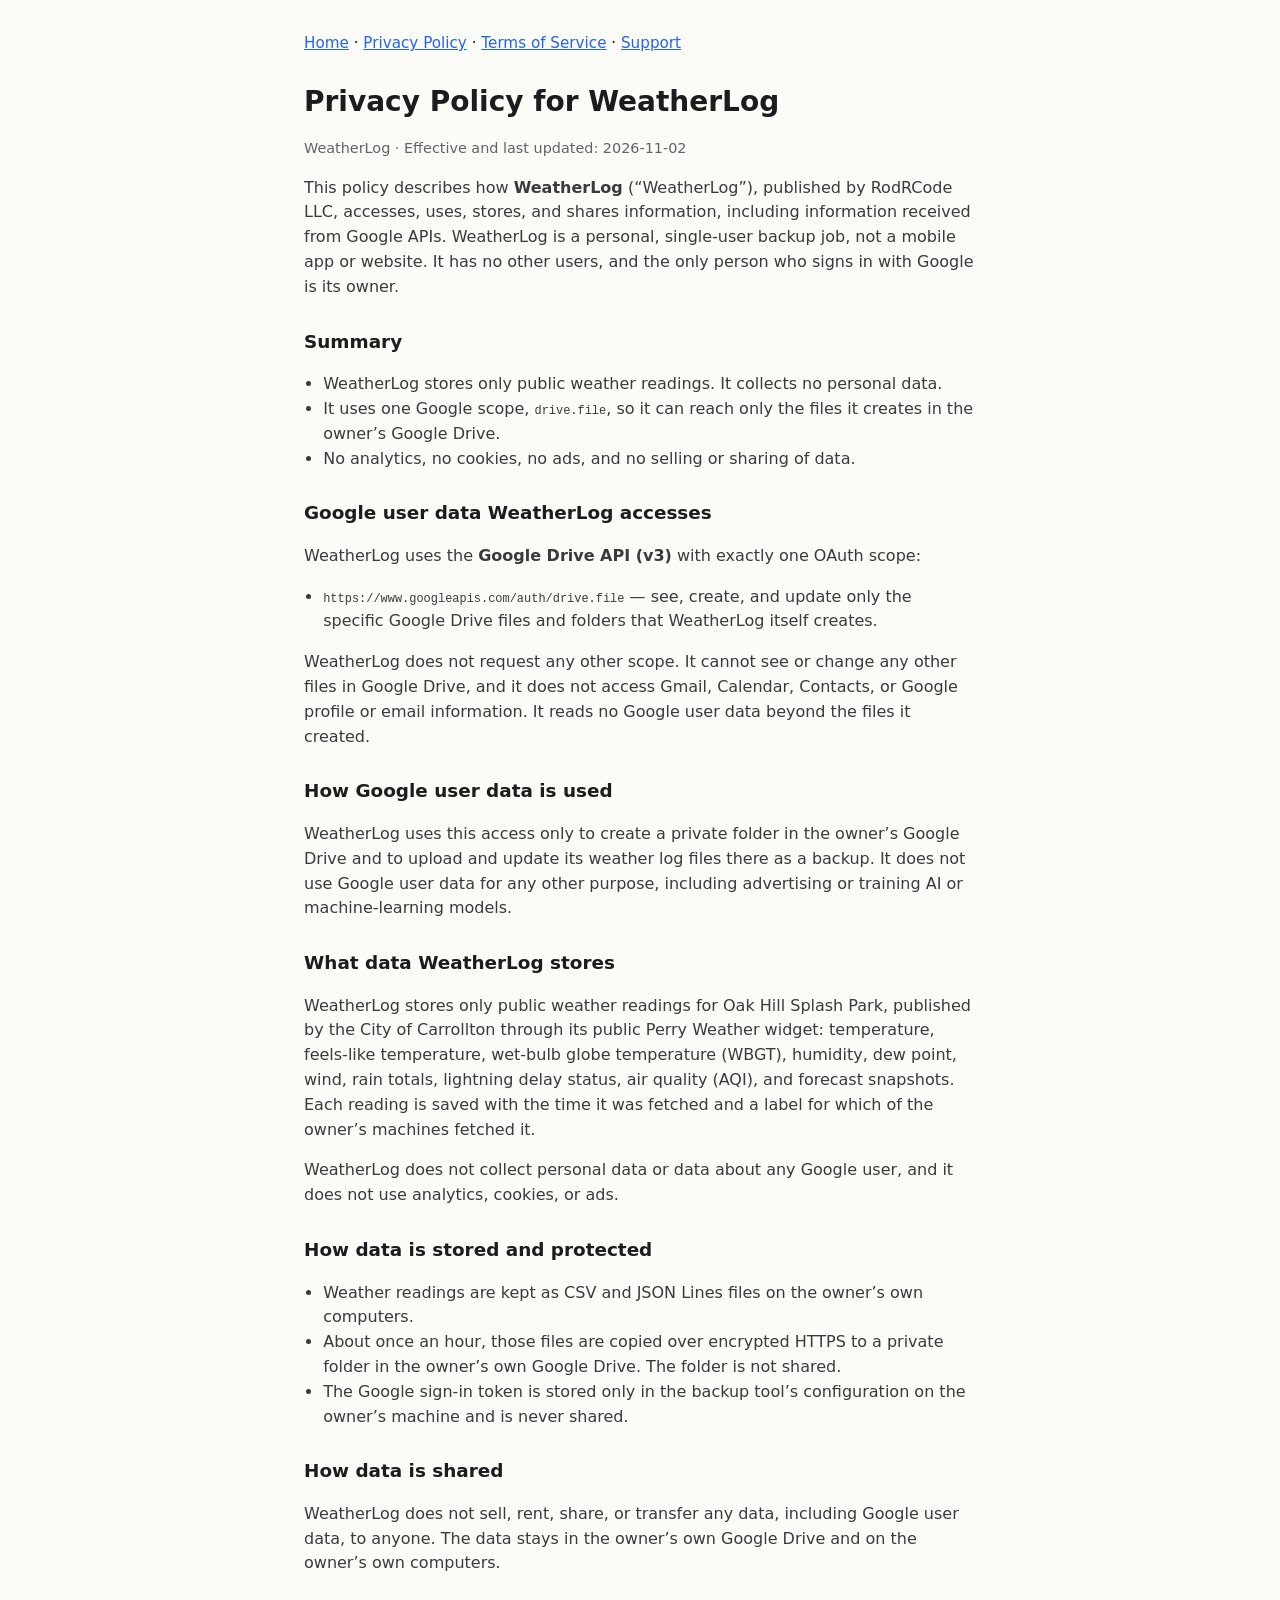
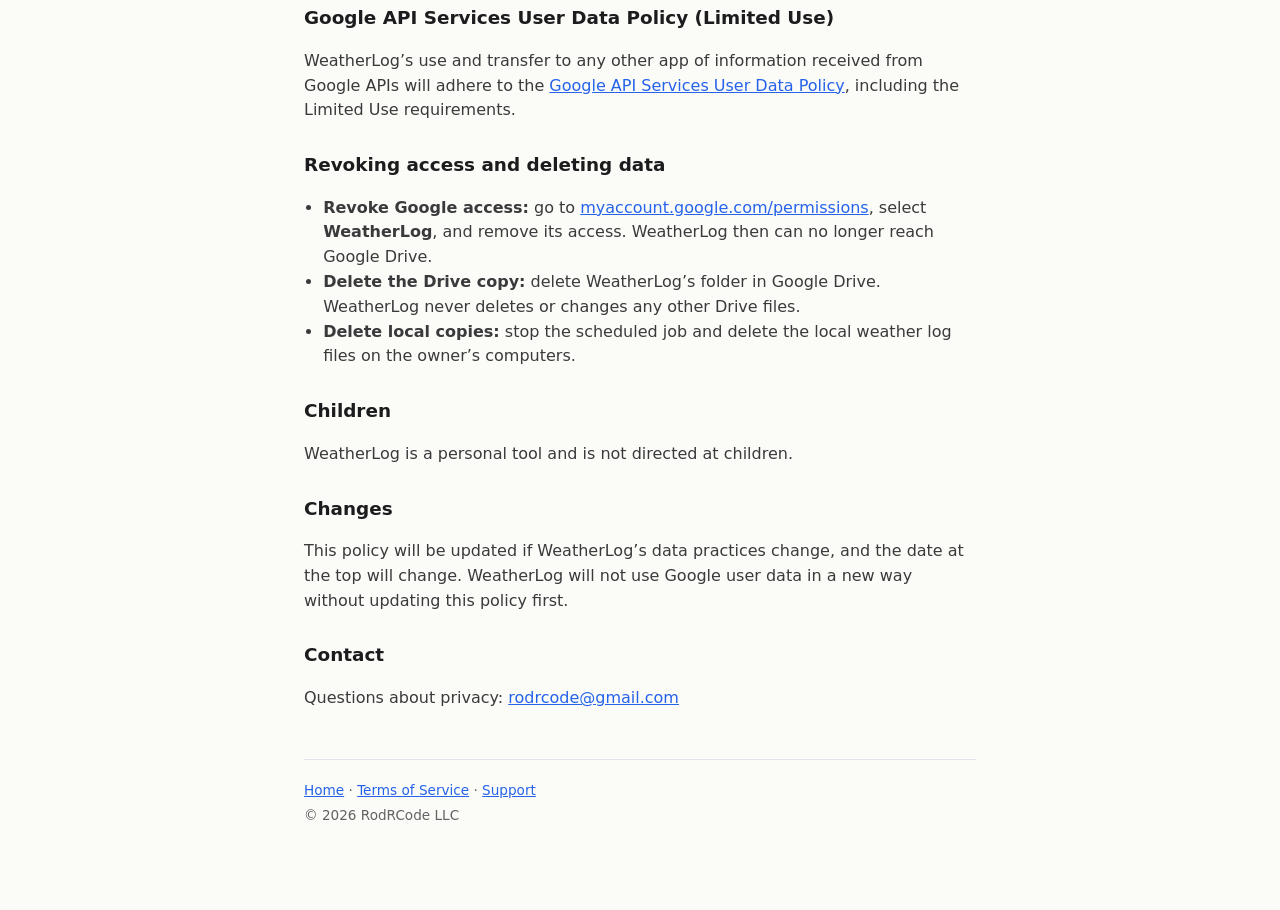
==== commit 110ba764: "Remove placeholder highlight" ====
--- a/privacy.html
+++ b/privacy.html
@@ -20,7 +20,7 @@
   <p class="meta">WeatherLog · Effective and last updated: 2026-11-02</p>
 
   <p>
-    This policy describes how <strong>WeatherLog</strong> (“WeatherLog”), published by <span class="todo">RodRCode LLC</span>,
+    This policy describes how <strong>WeatherLog</strong> (“WeatherLog”), published by RodRCode LLC,
     accesses, uses, stores, and shares information, including information received from Google APIs.
     WeatherLog is a personal, single-user backup job, not a mobile app or website. It has no other users,
     and the only person who signs in with Google is its owner.
@@ -104,7 +104,7 @@
 
   <footer>
     <p><a href="index.html">Home</a> · <a href="terms.html">Terms of Service</a> · <a href="support.html">Support</a></p>
-    <p>&copy; 2026 <span class="todo">RodRCode LLC</span></p>
+    <p>&copy; 2026 RodRCode LLC</p>
   </footer>
 </body>
 </html>
--- a/styles.css
+++ b/styles.css
@@ -35,7 +35,5 @@
 nav { margin-bottom: 1.5rem; font-size: 0.95rem; }
 .sub { color: var(--muted); margin-top: 0; }
 .meta { color: var(--muted); font-size: 0.9rem; }
-.todo { background: #fff3c4; color: #5c4400; padding: 0 0.2em; border-radius: 3px; }
-@media (prefers-color-scheme: dark) { .todo { background: #4a3b00; color: #ffe08a; } }
 footer { margin-top: 3rem; padding-top: 1rem; border-top: 1px solid var(--border); font-size: 0.85rem; color: var(--muted); }
 footer p { margin: 0.25rem 0; color: var(--muted); }
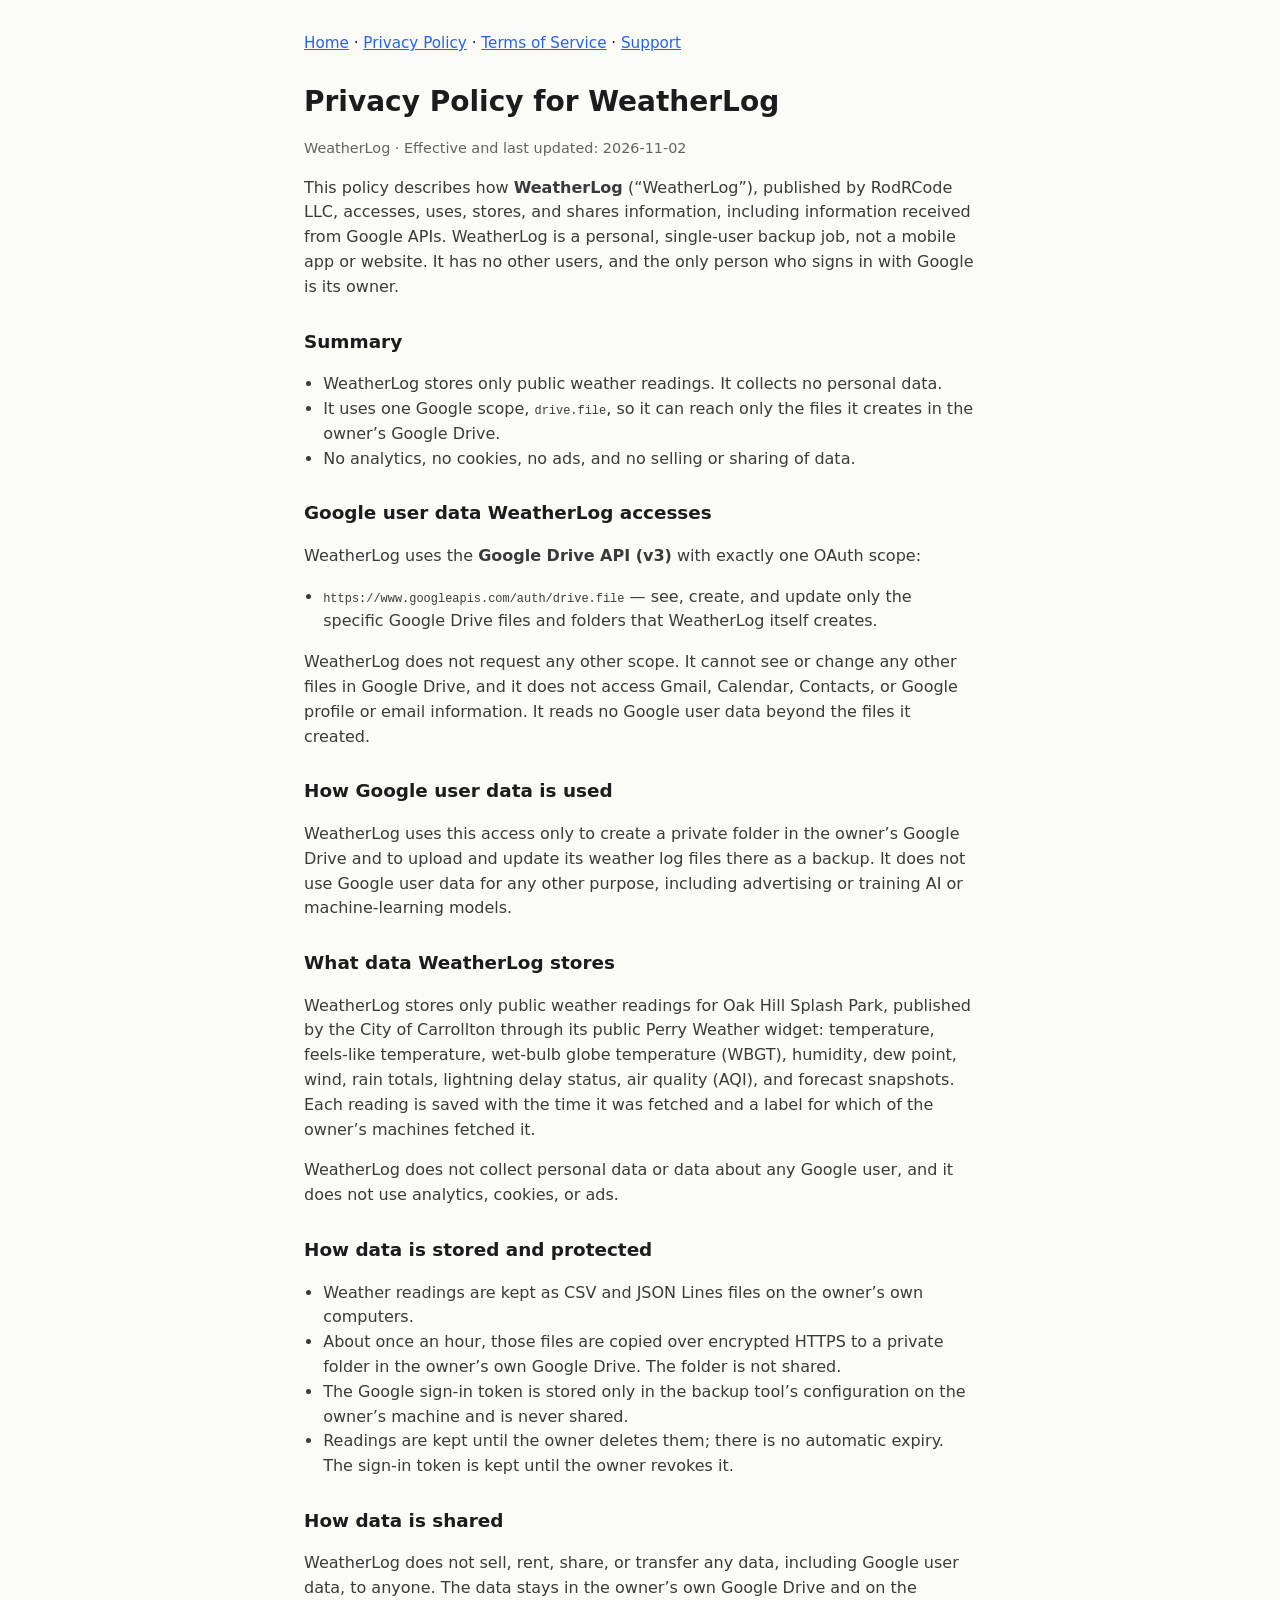
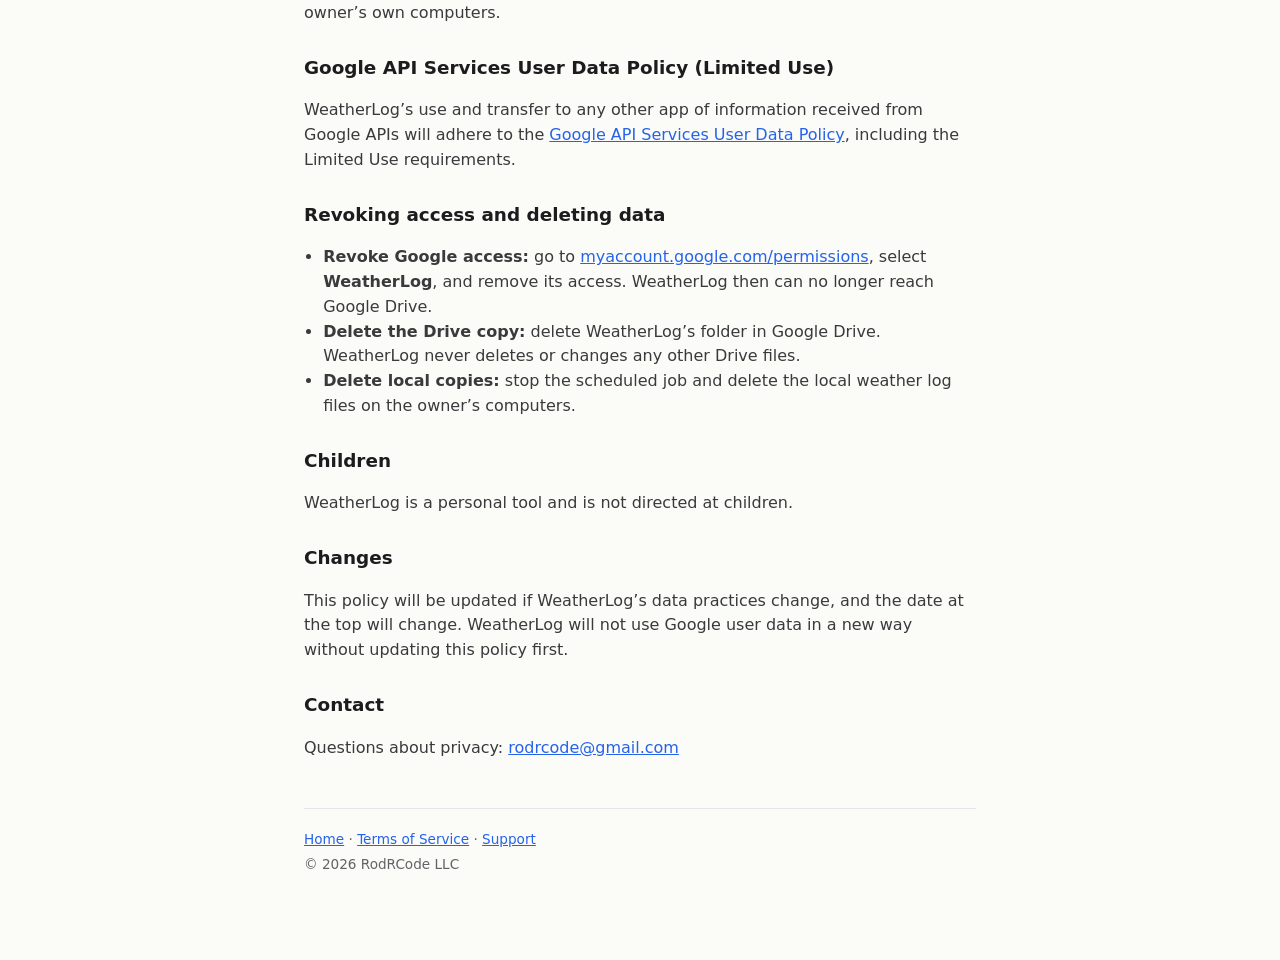
==== commit 10f83575: "Privacy: add retention (kept until owner deletes)" ====
--- a/privacy.html
+++ b/privacy.html
@@ -67,6 +67,7 @@
     <li>Weather readings are kept as CSV and JSON Lines files on the owner’s own computers.</li>
     <li>About once an hour, those files are copied over encrypted HTTPS to a private folder in the owner’s own Google Drive. The folder is not shared.</li>
     <li>The Google sign-in token is stored only in the backup tool’s configuration on the owner’s machine and is never shared.</li>
+    <li>Readings are kept until the owner deletes them; there is no automatic expiry. The sign-in token is kept until the owner revokes it.</li>
   </ul>
 
   <h2>How data is shared</h2>
